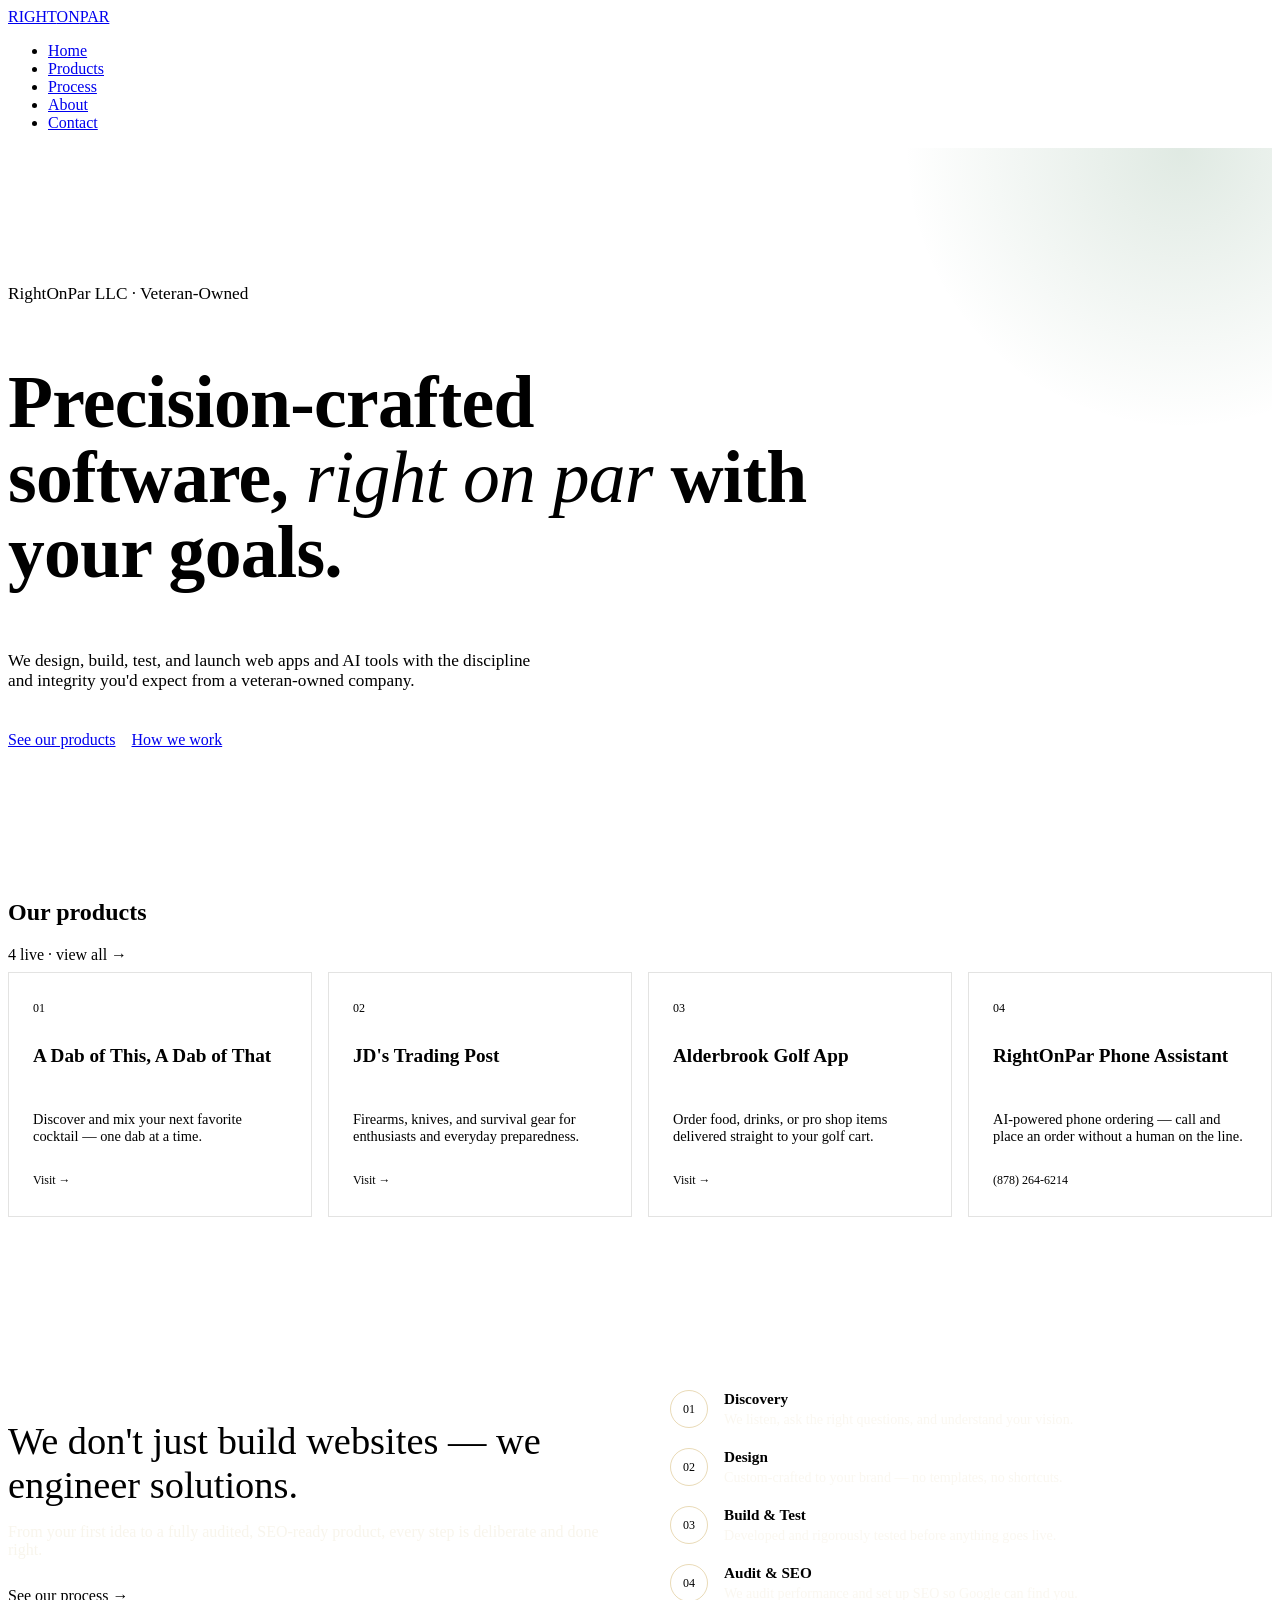
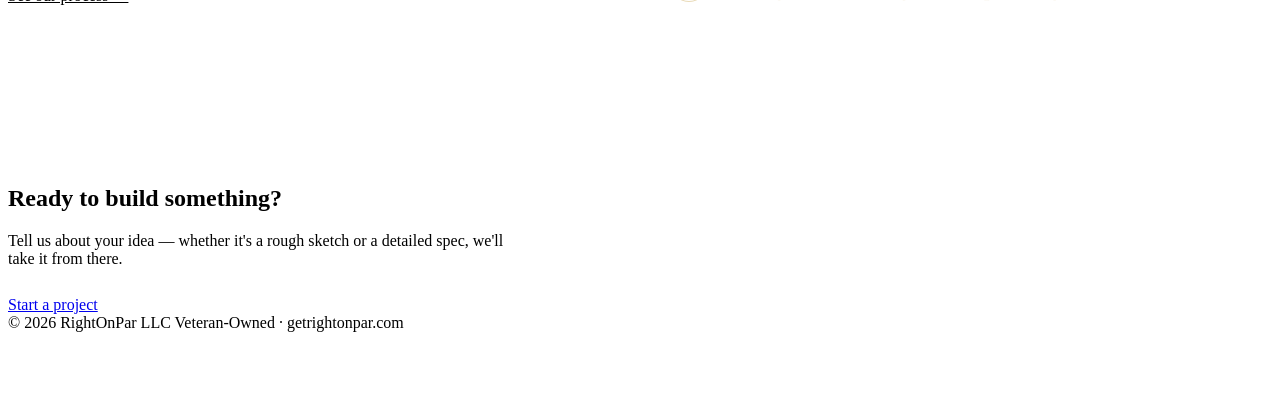
==== index.html @ f7a1b309 "Refactor index.html for improved structure and content" ====
<!DOCTYPE html>
<html lang="en">
<head>
<meta charset="UTF-8">
<meta name="viewport" content="width=device-width, initial-scale=1.0">
<title>RightOnPar LLC | Veteran-Owned Software & Web Development</title>
<meta name="description" content="RightOnPar LLC — veteran-owned software company building web apps and AI tools. Precision-crafted digital solutions engineered for real business results.">
<meta name="robots" content="index, follow">
<meta name="google-site-verification" content="kJRfy1dYf7-l9pEB_uXNmdy4XVStr1fnjvXggwZm56g" />
<link rel="canonical" href="https://www.getrightonpar.com/">
<meta property="og:type" content="website">
<meta property="og:title" content="RightOnPar LLC | Veteran-Owned Software & Web Development">
<meta property="og:description" content="RightOnPar LLC — veteran-owned software company building web apps and AI tools. Precision-crafted digital solutions engineered for real business results.">
<meta property="og:url" content="https://www.getrightonpar.com/">
<meta property="og:image" content="https://www.getrightonpar.com/og-image.png">
<meta name="twitter:card" content="summary_large_image">
<meta name="twitter:title" content="RightOnPar LLC | Veteran-Owned Software & Web Development">
<meta name="twitter:description" content="RightOnPar LLC — veteran-owned software company building web apps and AI tools. Precision-crafted digital solutions engineered for real business results.">
<script type="application/ld+json">
{
  "@context": "https://schema.org",
  "@type": "Organization",
  "name": "RightOnPar LLC",
  "url": "https://www.getrightonpar.com/",
  "sameAs": []
}
</script>
<link rel="preconnect" href="https://fonts.googleapis.com">
<link rel="preconnect" href="https://fonts.gstatic.com" crossorigin>
<link href="https://fonts.googleapis.com/css2?family=Fraunces:opsz,wght@9..144,400;9..144,500;9..144,600;9..144,700&family=Inter:wght@400;500;600&family=IBM+Plex+Mono:wght@400;500&display=swap" rel="stylesheet">
<link rel="stylesheet" href="styles.css">
<style>
  .hero {
    padding: 110px 0 90px;
    position: relative;
    overflow: hidden;
  }
  .hero::before {
    content: "";
    position: absolute;
    top: -40%;
    right: -15%;
    width: 560px;
    height: 560px;
    border-radius: 50%;
    background: radial-gradient(circle, rgba(61,122,79,0.16) 0%, rgba(61,122,79,0) 70%);
    pointer-events: none;
  }
  .hero h1 {
    font-family: var(--display);
    font-weight: 600;
    font-size: clamp(2.6rem, 6vw, 4.6rem);
    line-height: 1.02;
    letter-spacing: -0.01em;
    color: var(--fairway-deep);
    max-width: 820px;
  }
  .hero h1 em {
    font-style: italic;
    font-weight: 500;
    color: var(--sand);
  }
  .hero p {
    margin-top: 26px;
    max-width: 540px;
    font-size: 1.08rem;
    color: var(--ink-soft);
  }
  .hero-actions {
    margin-top: 40px;
    display: flex;
    gap: 16px;
    flex-wrap: wrap;
  }

  /* Preview cards */
  .preview-section { padding: 40px 0 90px; }
  .preview-grid {
    display: grid;
    grid-template-columns: repeat(auto-fit, minmax(220px, 1fr));
    gap: 16px;
    margin-top: 8px;
  }
  .preview-card {
    background: var(--white);
    border: 1px solid rgba(26,27,22,0.12);
    padding: 28px 24px;
    text-decoration: none;
    color: var(--ink);
    display: flex;
    flex-direction: column;
    gap: 10px;
    transition: transform 0.15s ease, box-shadow 0.15s ease;
  }
  .preview-card:hover { transform: translateY(-3px); box-shadow: 0 10px 28px rgba(22,48,31,0.12); }
  .preview-card .num {
    font-family: var(--mono);
    font-size: 12px;
    color: var(--sand);
  }
  .preview-card h3 {
    font-family: var(--display);
    font-size: 1.2rem;
    font-weight: 600;
    color: var(--fairway-deep);
  }
  .preview-card p {
    font-size: 0.9rem;
    color: var(--ink-soft);
    flex: 1;
  }
  .preview-card .arrow {
    font-family: var(--mono);
    font-size: 12px;
    color: var(--sand);
    margin-top: 4px;
  }

  /* Process teaser */
  .process-teaser {
    background: var(--fairway-deep);
    color: var(--cream);
    padding: 80px 0;
  }
  .process-teaser-inner {
    display: grid;
    grid-template-columns: 1fr 1fr;
    gap: 60px;
    align-items: center;
  }
  .process-teaser h2 {
    font-family: var(--display);
    font-size: clamp(1.8rem, 3vw, 2.6rem);
    font-weight: 500;
    margin-bottom: 16px;
  }
  .process-teaser p { color: rgba(246,241,230,0.75); margin-bottom: 28px; }
  .process-steps {
    display: flex;
    flex-direction: column;
    gap: 20px;
  }
  .process-step {
    display: flex;
    align-items: flex-start;
    gap: 16px;
  }
  .step-num {
    font-family: var(--mono);
    font-size: 12px;
    color: var(--sand);
    border: 1px solid rgba(201,162,75,0.4);
    width: 36px;
    height: 36px;
    display: flex;
    align-items: center;
    justify-content: center;
    border-radius: 50%;
    flex-shrink: 0;
  }
  .step-body strong {
    display: block;
    font-size: 0.95rem;
    color: var(--cream);
    margin-bottom: 2px;
  }
  .step-body span { font-size: 0.88rem; color: rgba(246,241,230,0.6); }

  @media (max-width: 720px) {
    .process-teaser-inner { grid-template-columns: 1fr; gap: 36px; }
  }
</style>
</head>
<body>

<header>
  <div class="header-inner">
    <a href="index.html" class="logo">RIGHT<span>ON</span>PAR</a>
    <nav aria-label="Primary">
      <ul>
        <li><a href="index.html" class="active">Home</a></li>
        <li><a href="products.html">Products</a></li>
        <li><a href="process.html">Process</a></li>
        <li><a href="about.html">About</a></li>
        <li><a href="contact.html">Contact</a></li>
      </ul>
    </nav>
  </div>
</header>

<main>
  <section class="hero">
    <div class="wrap">
      <p class="eyebrow">RightOnPar LLC · Veteran-Owned</p>
      <h1>Precision-crafted software, <em>right on par</em> with your goals.</h1>
      <p>We design, build, test, and launch web apps and AI tools with the discipline and integrity you'd expect from a veteran-owned company.</p>
      <div class="hero-actions">
        <a href="products.html" class="btn btn-primary">See our products</a>
        <a href="process.html" class="btn btn-ghost">How we work</a>
      </div>
    </div>
  </section>

  <section class="preview-section">
    <div class="wrap">
      <div class="section-head">
        <h2>Our products</h2>
        <span class="tag">4 live · view all →</span>
      </div>
      <div class="preview-grid">
        <a href="https://a-dab-of-this.vercel.app" class="preview-card" target="_blank" rel="noopener">
          <span class="num">01</span>
          <h3>A Dab of This, A Dab of That</h3>
          <p>Discover and mix your next favorite cocktail — one dab at a time.</p>
          <span class="arrow">Visit →</span>
        </a>
        <a href="https://jds-trading-post.vercel.app" class="preview-card" target="_blank" rel="noopener">
          <span class="num">02</span>
          <h3>JD's Trading Post</h3>
          <p>Firearms, knives, and survival gear for enthusiasts and everyday preparedness.</p>
          <span class="arrow">Visit →</span>
        </a>
        <a href="https://alderbrook-site.vercel.app" class="preview-card" target="_blank" rel="noopener">
          <span class="num">03</span>
          <h3>Alderbrook Golf App</h3>
          <p>Order food, drinks, or pro shop items delivered straight to your golf cart.</p>
          <span class="arrow">Visit →</span>
        </a>
        <a href="tel:+18782646214" class="preview-card">
          <span class="num">04</span>
          <h3>RightOnPar Phone Assistant</h3>
          <p>AI-powered phone ordering — call and place an order without a human on the line.</p>
          <span class="arrow">(878) 264-6214</span>
        </a>
      </div>
    </div>
  </section>

  <section class="process-teaser">
    <div class="wrap">
      <div class="process-teaser-inner">
        <div>
          <h2>We don't just build websites — we engineer solutions.</h2>
          <p>From your first idea to a fully audited, SEO-ready product, every step is deliberate and done right.</p>
          <a href="process.html" class="btn btn-ghost" style="border-color: rgba(246,241,230,0.3); color: var(--cream);">See our process →</a>
        </div>
        <div class="process-steps">
          <div class="process-step">
            <div class="step-num">01</div>
            <div class="step-body"><strong>Discovery</strong><span>We listen, ask the right questions, and understand your vision.</span></div>
          </div>
          <div class="process-step">
            <div class="step-num">02</div>
            <div class="step-body"><strong>Design</strong><span>Custom-crafted to your brand — no templates, no shortcuts.</span></div>
          </div>
          <div class="process-step">
            <div class="step-num">03</div>
            <div class="step-body"><strong>Build & Test</strong><span>Developed and rigorously tested before anything goes live.</span></div>
          </div>
          <div class="process-step">
            <div class="step-num">04</div>
            <div class="step-body"><strong>Audit & SEO</strong><span>We audit performance and set up SEO so Google can find you.</span></div>
          </div>
        </div>
      </div>
    </div>
  </section>

  <section style="padding: 80px 0;">
    <div class="wrap">
      <div class="section-head">
        <h2>Ready to build something?</h2>
      </div>
      <p style="color: var(--ink-soft); margin-bottom: 28px; max-width: 500px;">Tell us about your idea — whether it's a rough sketch or a detailed spec, we'll take it from there.</p>
      <a href="contact.html" class="btn btn-primary">Start a project</a>
      <div class="foot-bottom">
        <span>© <span class="year"></span> RightOnPar LLC</span>
        <span>Veteran-Owned · getrightonpar.com</span>
      </div>
    </div>
  </section>
</main>

<script>
  document.querySelectorAll('.year').forEach(el => el.textContent = new Date().getFullYear());
</script>
</body>
</html>
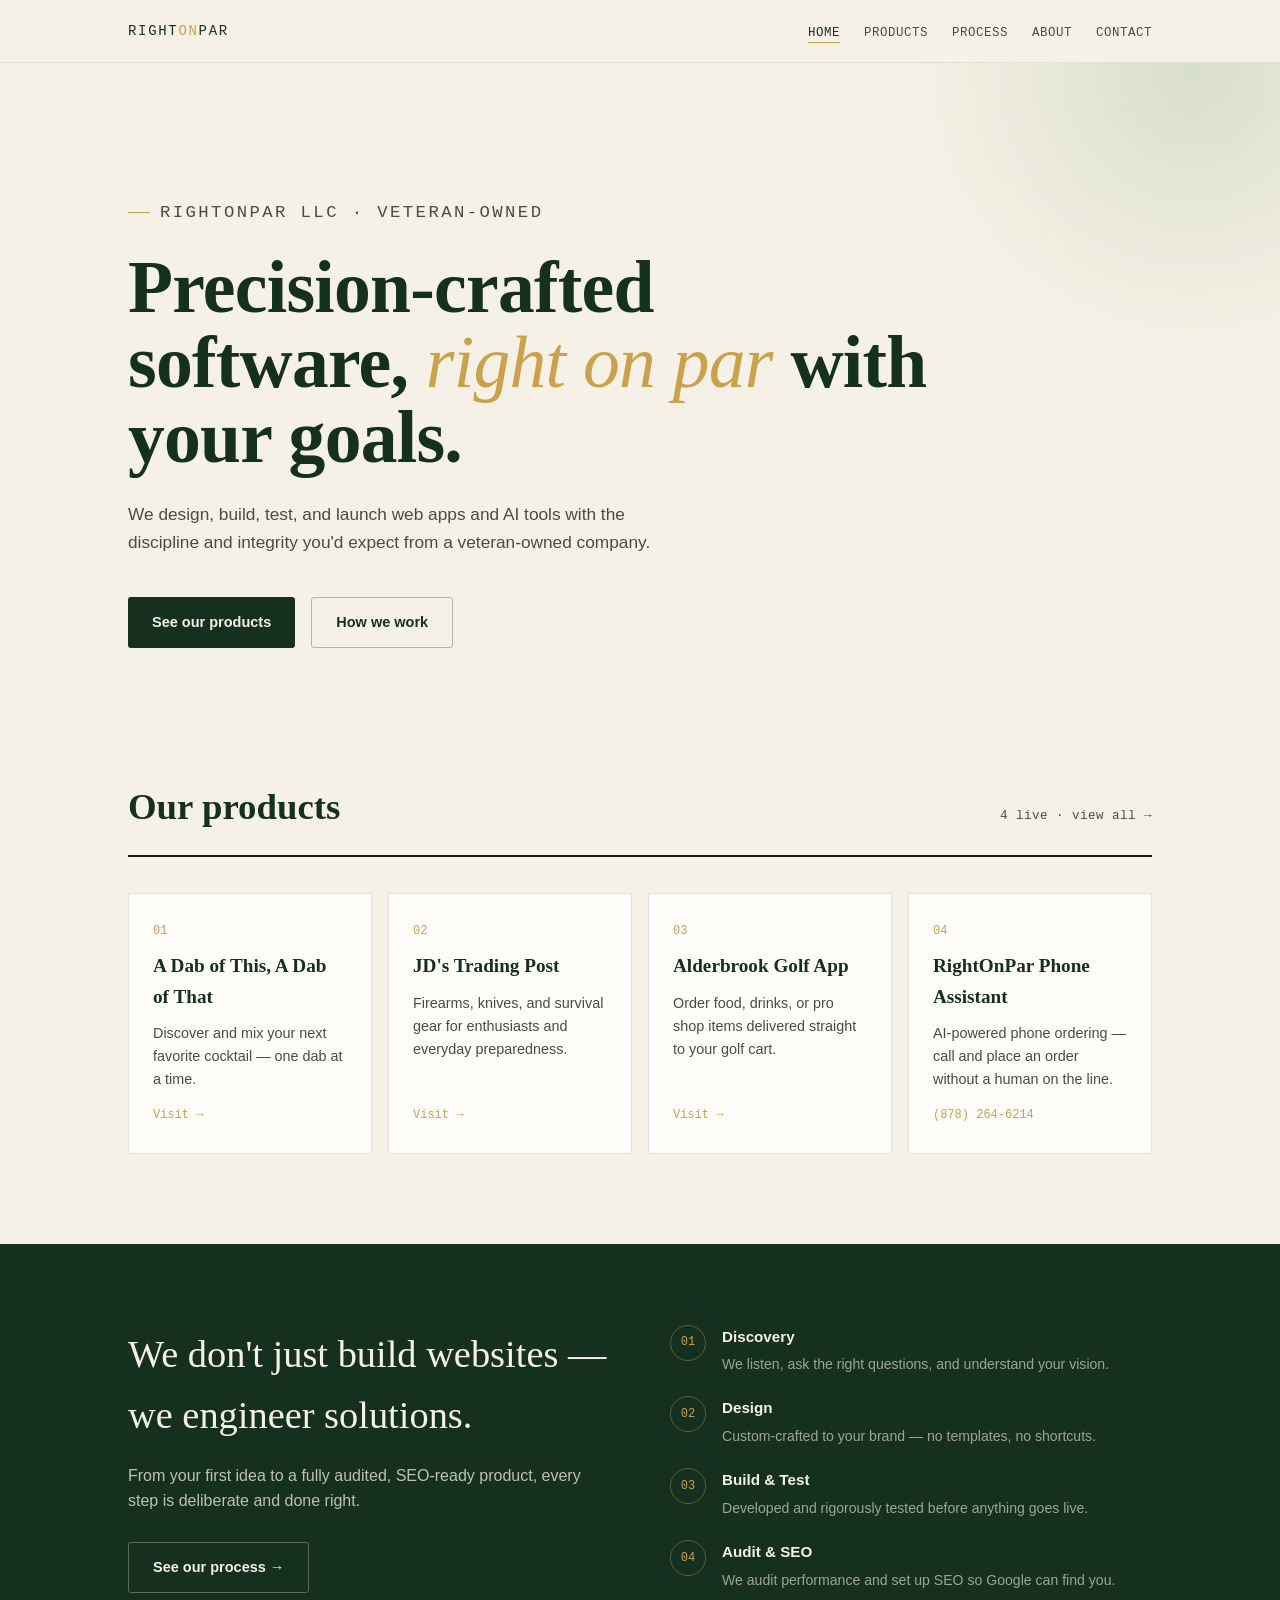
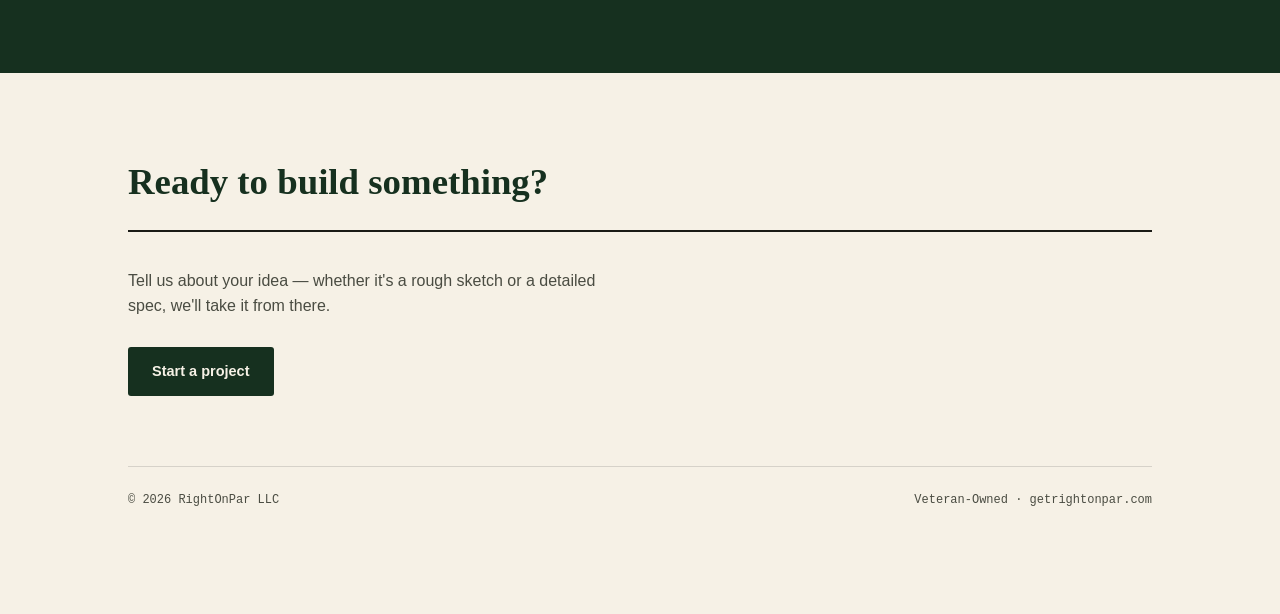
==== commit f6c915aa: "Modify organization info and copyright year Updated organization details and copyright year in index" ====
--- a/index.html
+++ b/index.html
@@ -22,6 +22,13 @@
   "@type": "Organization",
   "name": "RightOnPar LLC",
   "url": "https://www.getrightonpar.com/",
+  "logo": "https://www.getrightonpar.com/og-image.png",
+  "image": "https://www.getrightonpar.com/og-image.png",
+  "description": "RightOnPar LLC is a veteran-owned software and web development company building precision-crafted web apps and AI tools engineered for real business results.",
+  "email": "drew@getrightonpar.com",
+  "foundingDate": "2026",
+  "knowsAbout": ["Web Development", "Software Development", "AI Tools", "Web Applications", "SEO"],
+  "slogan": "Precision-crafted digital solutions right on par with your business goals.",
   "sameAs": []
 }
 </script>
@@ -274,7 +281,7 @@
       <p style="color: var(--ink-soft); margin-bottom: 28px; max-width: 500px;">Tell us about your idea — whether it's a rough sketch or a detailed spec, we'll take it from there.</p>
       <a href="contact.html" class="btn btn-primary">Start a project</a>
       <div class="foot-bottom">
-        <span>© <span class="year"></span> RightOnPar LLC</span>
+        <span>© 2026 RightOnPar LLC</span>
         <span>Veteran-Owned · getrightonpar.com</span>
       </div>
     </div>
--- a/styles.css
+++ b/styles.css
@@ -0,0 +1,339 @@
+/* ============================================================
+   RightOnPar LLC — Shared Styles
+   ============================================================ */
+
+:root {
+  --fairway-deep: #16301F;
+  --fairway: #2E5B3C;
+  --fairway-bright: #3D7A4F;
+  --cream: #F6F1E6;
+  --cream-dim: #EEE7D6;
+  --sand: #C9A24B;
+  --ink: #1A1B16;
+  --ink-soft: #4A4C42;
+  --white: #FEFDF9;
+  --display: 'Fraunces', serif;
+  --body: 'Inter', sans-serif;
+  --mono: 'IBM Plex Mono', monospace;
+}
+
+* { box-sizing: border-box; margin: 0; padding: 0; }
+html { scroll-behavior: smooth; }
+body {
+  background: var(--cream);
+  color: var(--ink);
+  font-family: var(--body);
+  line-height: 1.6;
+  -webkit-font-smoothing: antialiased;
+}
+a { color: inherit; }
+img { max-width: 100%; display: block; }
+
+:focus-visible {
+  outline: 2px solid var(--fairway-bright);
+  outline-offset: 3px;
+}
+
+@media (prefers-reduced-motion: reduce) {
+  * {
+    animation-duration: 0.01ms !important;
+    transition-duration: 0.01ms !important;
+    scroll-behavior: auto !important;
+  }
+}
+
+/* ---- Layout ---- */
+.wrap {
+  max-width: 1080px;
+  margin: 0 auto;
+  padding: 0 28px;
+}
+
+/* ---- Header / Nav ---- */
+header {
+  position: sticky;
+  top: 0;
+  z-index: 50;
+  background: rgba(246, 241, 230, 0.92);
+  backdrop-filter: blur(8px);
+  border-bottom: 1px solid rgba(26, 27, 22, 0.08);
+}
+
+.header-inner {
+  display: flex;
+  align-items: center;
+  justify-content: space-between;
+  padding: 18px 28px;
+  max-width: 1080px;
+  margin: 0 auto;
+}
+
+.logo {
+  font-family: var(--mono);
+  font-size: 14px;
+  letter-spacing: 0.12em;
+  font-weight: 500;
+  text-decoration: none;
+  color: var(--fairway-deep);
+}
+.logo span { color: var(--sand); }
+
+nav ul { display: flex; gap: 24px; list-style: none; flex-wrap: wrap; }
+nav a {
+  font-family: var(--mono);
+  font-size: 12.5px;
+  letter-spacing: 0.04em;
+  text-decoration: none;
+  color: var(--ink-soft);
+  text-transform: uppercase;
+  transition: color 0.2s ease;
+  padding-bottom: 2px;
+}
+nav a:hover,
+nav a.active { color: var(--fairway-deep); border-bottom: 1px solid var(--sand); }
+
+/* ---- Buttons ---- */
+.btn {
+  display: inline-flex;
+  align-items: center;
+  gap: 8px;
+  padding: 13px 24px;
+  font-family: var(--body);
+  font-weight: 600;
+  font-size: 14.5px;
+  text-decoration: none;
+  border-radius: 3px;
+  border: none;
+  cursor: pointer;
+  transition: transform 0.15s ease, box-shadow 0.15s ease;
+}
+.btn-primary {
+  background: var(--fairway-deep);
+  color: var(--cream);
+}
+.btn-primary:hover { transform: translateY(-2px); box-shadow: 0 8px 20px rgba(22,48,31,0.25); }
+.btn-ghost {
+  background: transparent;
+  color: var(--fairway-deep);
+  border: 1px solid rgba(22,48,31,0.3);
+}
+.btn-ghost:hover { border-color: var(--fairway-deep); }
+
+/* ---- Eyebrow ---- */
+.eyebrow {
+  font-family: var(--mono);
+  font-size: 13px;
+  letter-spacing: 0.14em;
+  text-transform: uppercase;
+  color: var(--fairway-bright);
+  display: inline-flex;
+  align-items: center;
+  gap: 10px;
+  margin-bottom: 24px;
+}
+.eyebrow::before {
+  content: "";
+  width: 22px;
+  height: 1px;
+  background: var(--sand);
+  display: inline-block;
+}
+
+/* ---- Section head ---- */
+.section-head {
+  display: flex;
+  align-items: baseline;
+  justify-content: space-between;
+  margin-bottom: 36px;
+  flex-wrap: wrap;
+  gap: 12px;
+  border-bottom: 2px solid var(--ink);
+  padding-bottom: 18px;
+}
+.section-head h2 {
+  font-family: var(--display);
+  font-size: clamp(1.7rem, 3vw, 2.3rem);
+  color: var(--fairway-deep);
+}
+.section-head .tag {
+  font-family: var(--mono);
+  font-size: 12.5px;
+  color: var(--ink-soft);
+  letter-spacing: 0.04em;
+}
+
+/* ---- About strip ---- */
+.about-strip {
+  background: var(--fairway-deep);
+  color: var(--cream);
+  padding: 70px 0;
+}
+.about-strip h2 {
+  font-family: var(--display);
+  font-size: clamp(1.6rem, 3vw, 2.1rem);
+  font-weight: 500;
+  margin-bottom: 16px;
+}
+.about-strip p { color: rgba(246,241,230,0.78); font-size: 1rem; }
+
+/* ---- Footer ---- */
+.foot-bottom {
+  margin-top: 70px;
+  padding: 24px 0;
+  border-top: 1px solid rgba(26,27,22,0.14);
+  display: flex;
+  justify-content: space-between;
+  flex-wrap: wrap;
+  gap: 10px;
+  font-family: var(--mono);
+  font-size: 12px;
+  color: var(--ink-soft);
+}
+
+/* ---- Page hero ---- */
+.page-hero {
+  padding: 80px 0 60px;
+}
+.page-hero h1 {
+  font-family: var(--display);
+  font-weight: 600;
+  font-size: clamp(2.2rem, 5vw, 3.8rem);
+  line-height: 1.05;
+  color: var(--fairway-deep);
+  max-width: 720px;
+}
+.page-hero h1 em {
+  font-style: italic;
+  font-weight: 500;
+  color: var(--sand);
+}
+.page-hero p {
+  margin-top: 20px;
+  max-width: 520px;
+  font-size: 1.05rem;
+  color: var(--ink-soft);
+}
+
+/* ---- Scorecard ---- */
+.scorecard { border: 1px solid rgba(26,27,22,0.14); background: var(--white); }
+.hole {
+  display: grid;
+  grid-template-columns: 64px 1fr auto;
+  gap: 24px;
+  align-items: center;
+  padding: 28px;
+  border-bottom: 1px solid rgba(26,27,22,0.1);
+  transition: background 0.2s ease;
+}
+.hole:last-child { border-bottom: none; }
+.hole:hover { background: var(--cream-dim); }
+.hole-num {
+  font-family: var(--mono);
+  font-size: 13px;
+  color: var(--sand);
+  border: 1px solid var(--sand);
+  width: 44px;
+  height: 44px;
+  display: flex;
+  align-items: center;
+  justify-content: center;
+  border-radius: 50%;
+  flex-shrink: 0;
+}
+.hole-body h3 {
+  font-family: var(--display);
+  font-size: 1.4rem;
+  font-weight: 600;
+  color: var(--ink);
+  margin-bottom: 6px;
+}
+.hole-body p { color: var(--ink-soft); font-size: 0.97rem; max-width: 460px; }
+.hole-meta {
+  display: flex;
+  flex-direction: column;
+  align-items: flex-end;
+  gap: 12px;
+}
+.status-chip {
+  font-family: var(--mono);
+  font-size: 11.5px;
+  letter-spacing: 0.06em;
+  text-transform: uppercase;
+  color: var(--fairway);
+  display: inline-flex;
+  align-items: center;
+  gap: 6px;
+}
+.status-chip::before {
+  content: "";
+  width: 7px;
+  height: 7px;
+  border-radius: 50%;
+  background: var(--fairway-bright);
+}
+.hole-link {
+  font-family: var(--body);
+  font-weight: 600;
+  font-size: 13.5px;
+  text-decoration: none;
+  color: var(--fairway-deep);
+  border-bottom: 1px solid var(--sand);
+  padding-bottom: 2px;
+  white-space: nowrap;
+}
+.hole-link:hover { color: var(--sand); }
+
+/* ---- Forms ---- */
+.form-grid {
+  display: grid;
+  grid-template-columns: 1fr 1fr;
+  gap: 20px;
+}
+.form-group {
+  display: flex;
+  flex-direction: column;
+  gap: 8px;
+}
+.form-group.full { grid-column: 1 / -1; }
+label {
+  font-family: var(--mono);
+  font-size: 12px;
+  letter-spacing: 0.08em;
+  text-transform: uppercase;
+  color: var(--ink-soft);
+}
+input, textarea, select {
+  font-family: var(--body);
+  font-size: 15px;
+  color: var(--ink);
+  background: var(--white);
+  border: 1px solid rgba(26,27,22,0.2);
+  border-radius: 3px;
+  padding: 12px 14px;
+  width: 100%;
+  transition: border-color 0.2s ease;
+}
+input:focus, textarea:focus, select:focus {
+  outline: none;
+  border-color: var(--fairway-bright);
+}
+textarea { resize: vertical; min-height: 120px; }
+input[type="file"] {
+  padding: 10px 14px;
+  cursor: pointer;
+  background: var(--cream-dim);
+}
+
+/* ---- Responsive ---- */
+@media (max-width: 700px) {
+  .hole { grid-template-columns: 44px 1fr; }
+  .hole-meta {
+    grid-column: 1 / -1;
+    flex-direction: row;
+    justify-content: space-between;
+    align-items: center;
+  }
+  .form-grid { grid-template-columns: 1fr; }
+  .form-group.full { grid-column: 1; }
+  nav ul { gap: 14px; }
+}
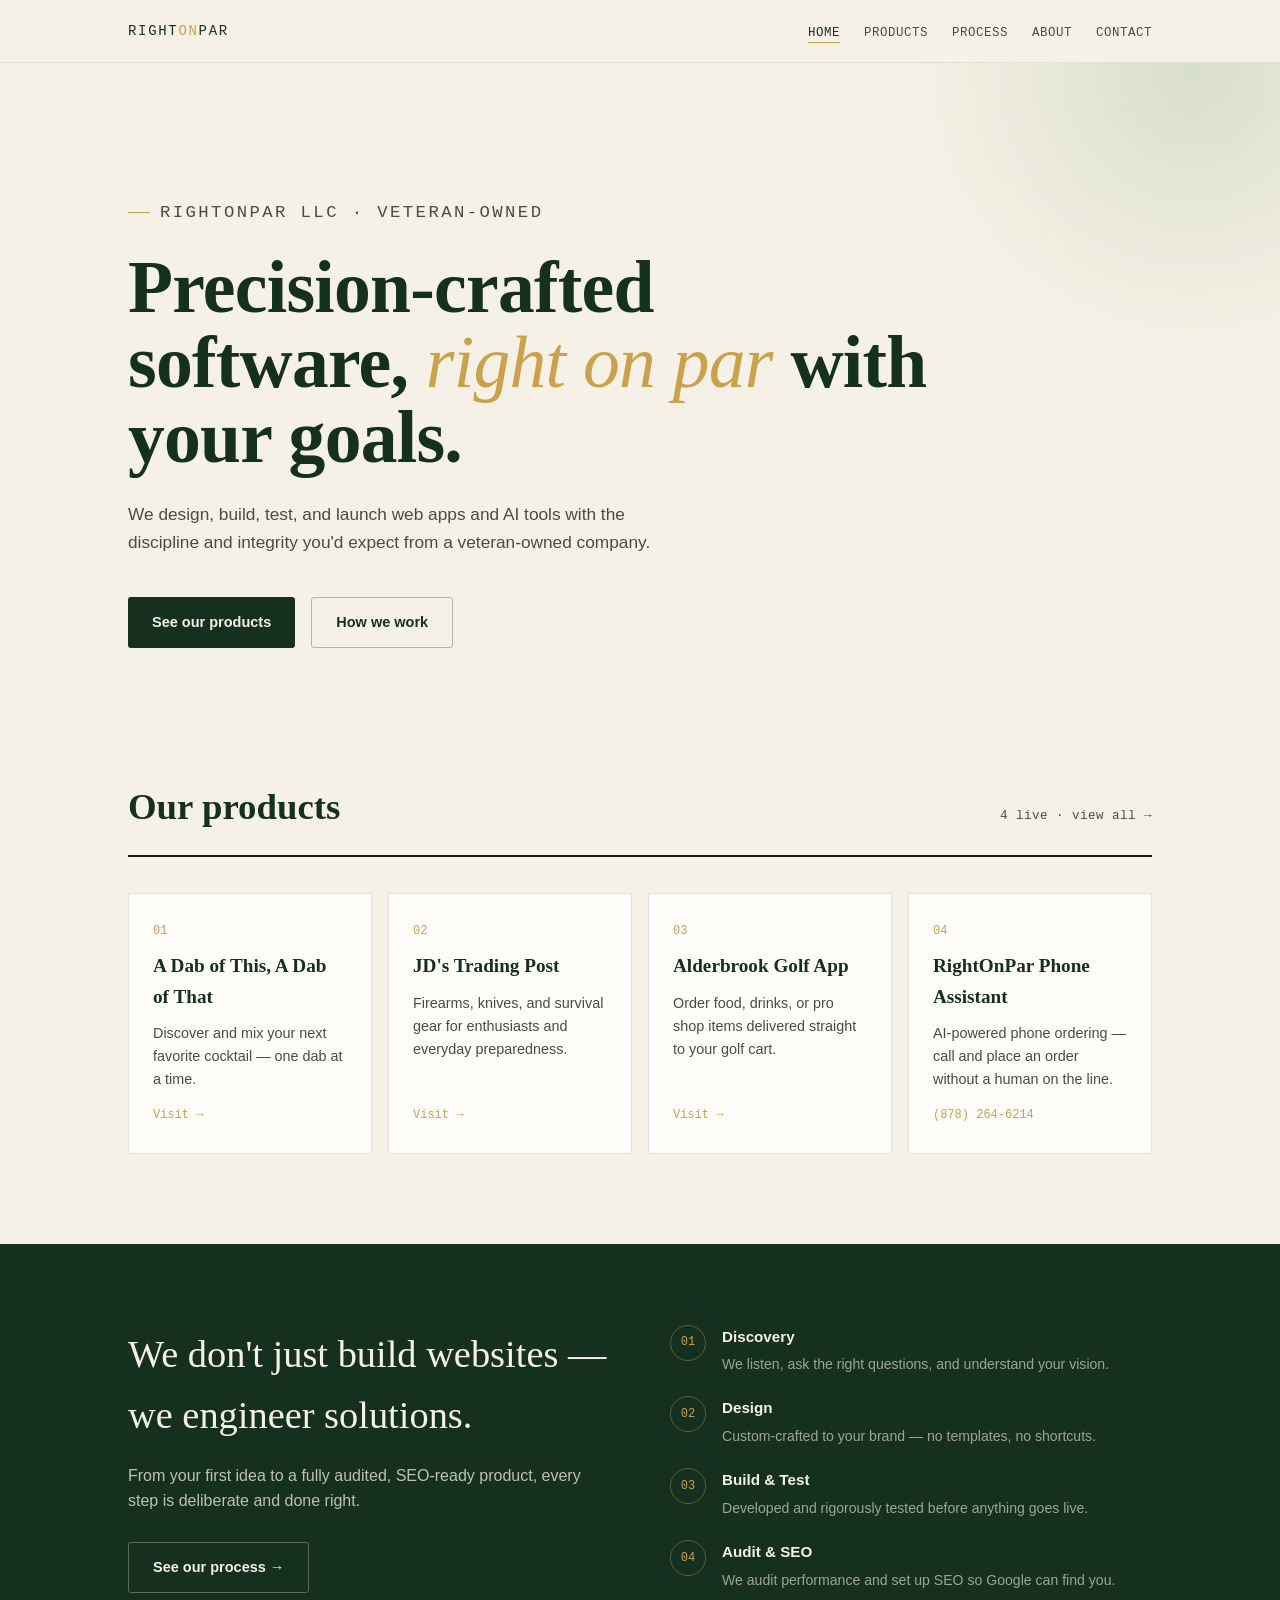
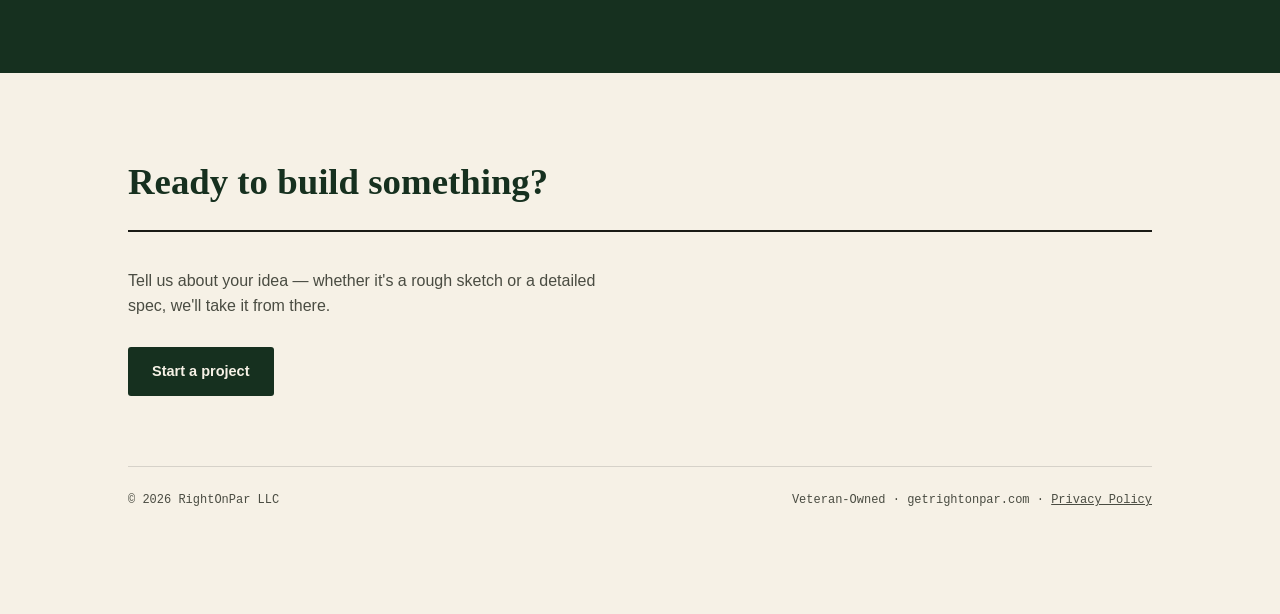
==== commit 60eec3a9: "Add Privacy Policy link to footer" ====
--- a/index.html
+++ b/index.html
@@ -282,7 +282,7 @@
       <a href="contact.html" class="btn btn-primary">Start a project</a>
       <div class="foot-bottom">
         <span>© 2026 RightOnPar LLC</span>
-        <span>Veteran-Owned · getrightonpar.com</span>
+        <span>Veteran-Owned · getrightonpar.com · <a href="privacy.html" style="color:inherit;text-decoration:underline;">Privacy Policy</a></span>
       </div>
     </div>
   </section>
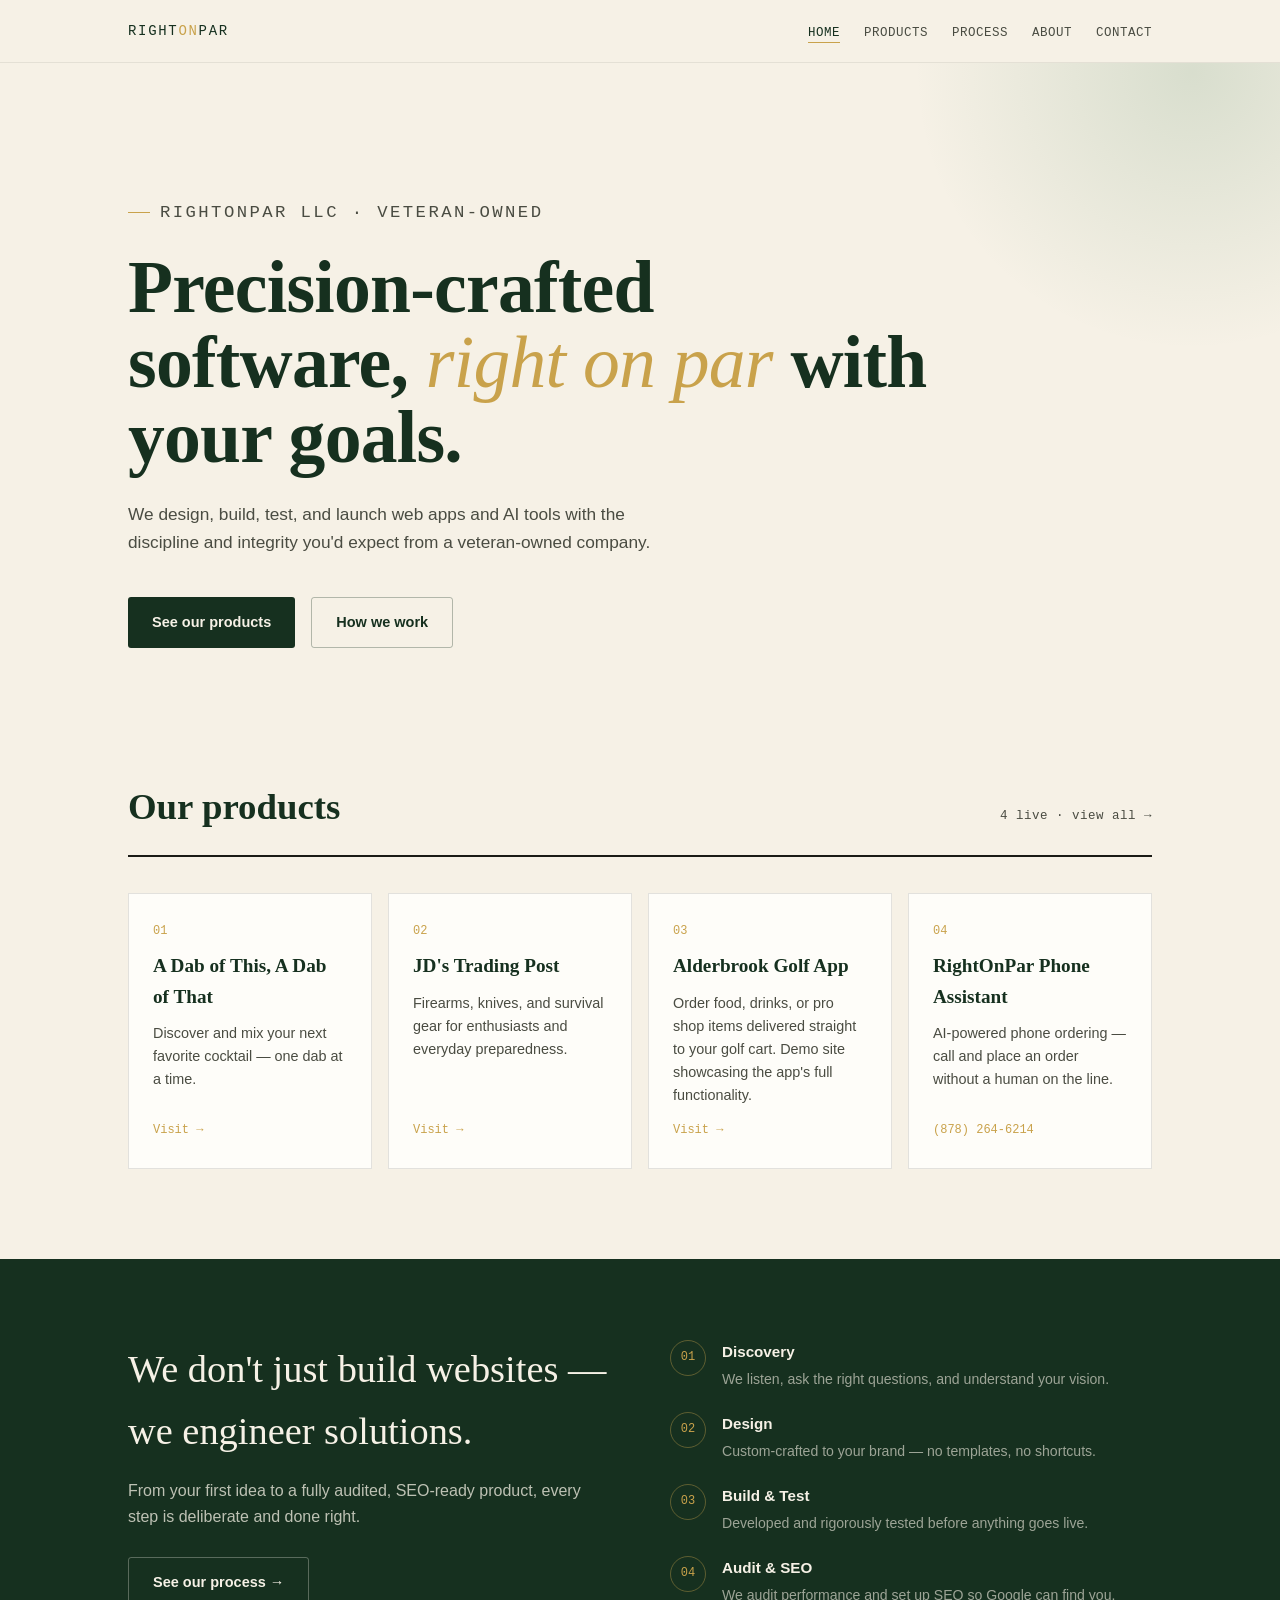
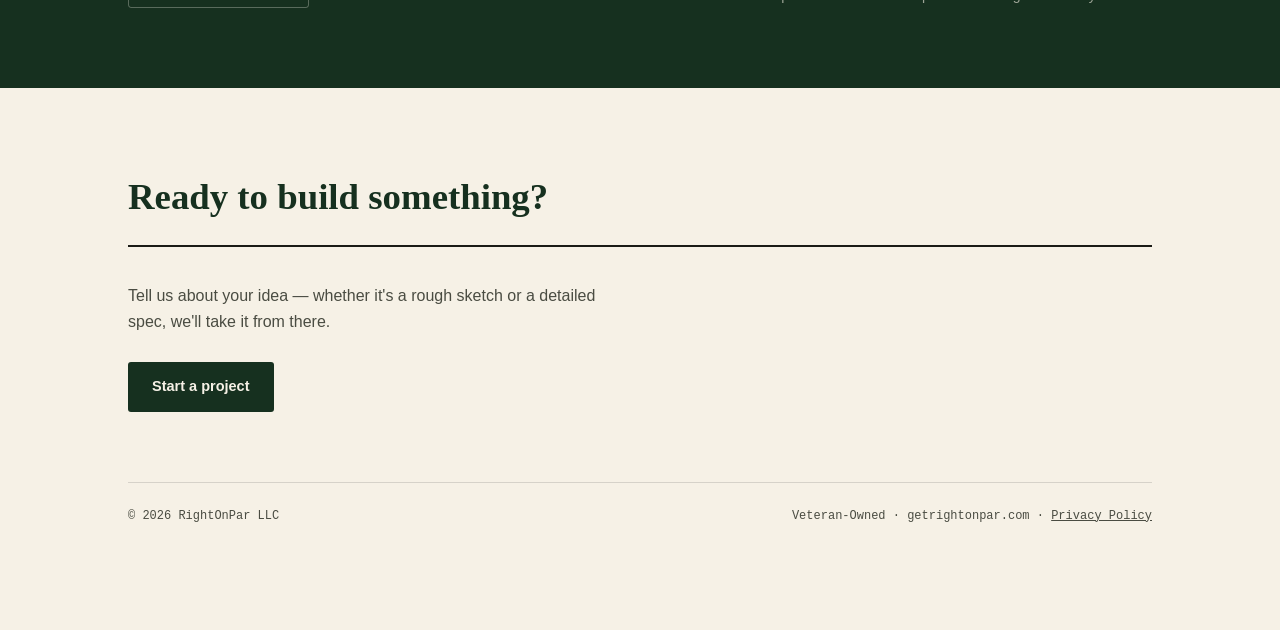
==== commit aa1e54ab: "Enhance description for Alderbrook Golf App Added a note about the demo site's full functionality." ====
--- a/index.html
+++ b/index.html
@@ -230,7 +230,7 @@
         <a href="https://alderbrook-site.vercel.app" class="preview-card" target="_blank" rel="noopener">
           <span class="num">03</span>
           <h3>Alderbrook Golf App</h3>
-          <p>Order food, drinks, or pro shop items delivered straight to your golf cart.</p>
+          <p>Order food, drinks, or pro shop items delivered straight to your golf cart. Demo site showcasing the app's full functionality.</p>
           <span class="arrow">Visit →</span>
         </a>
         <a href="tel:+18782646214" class="preview-card">
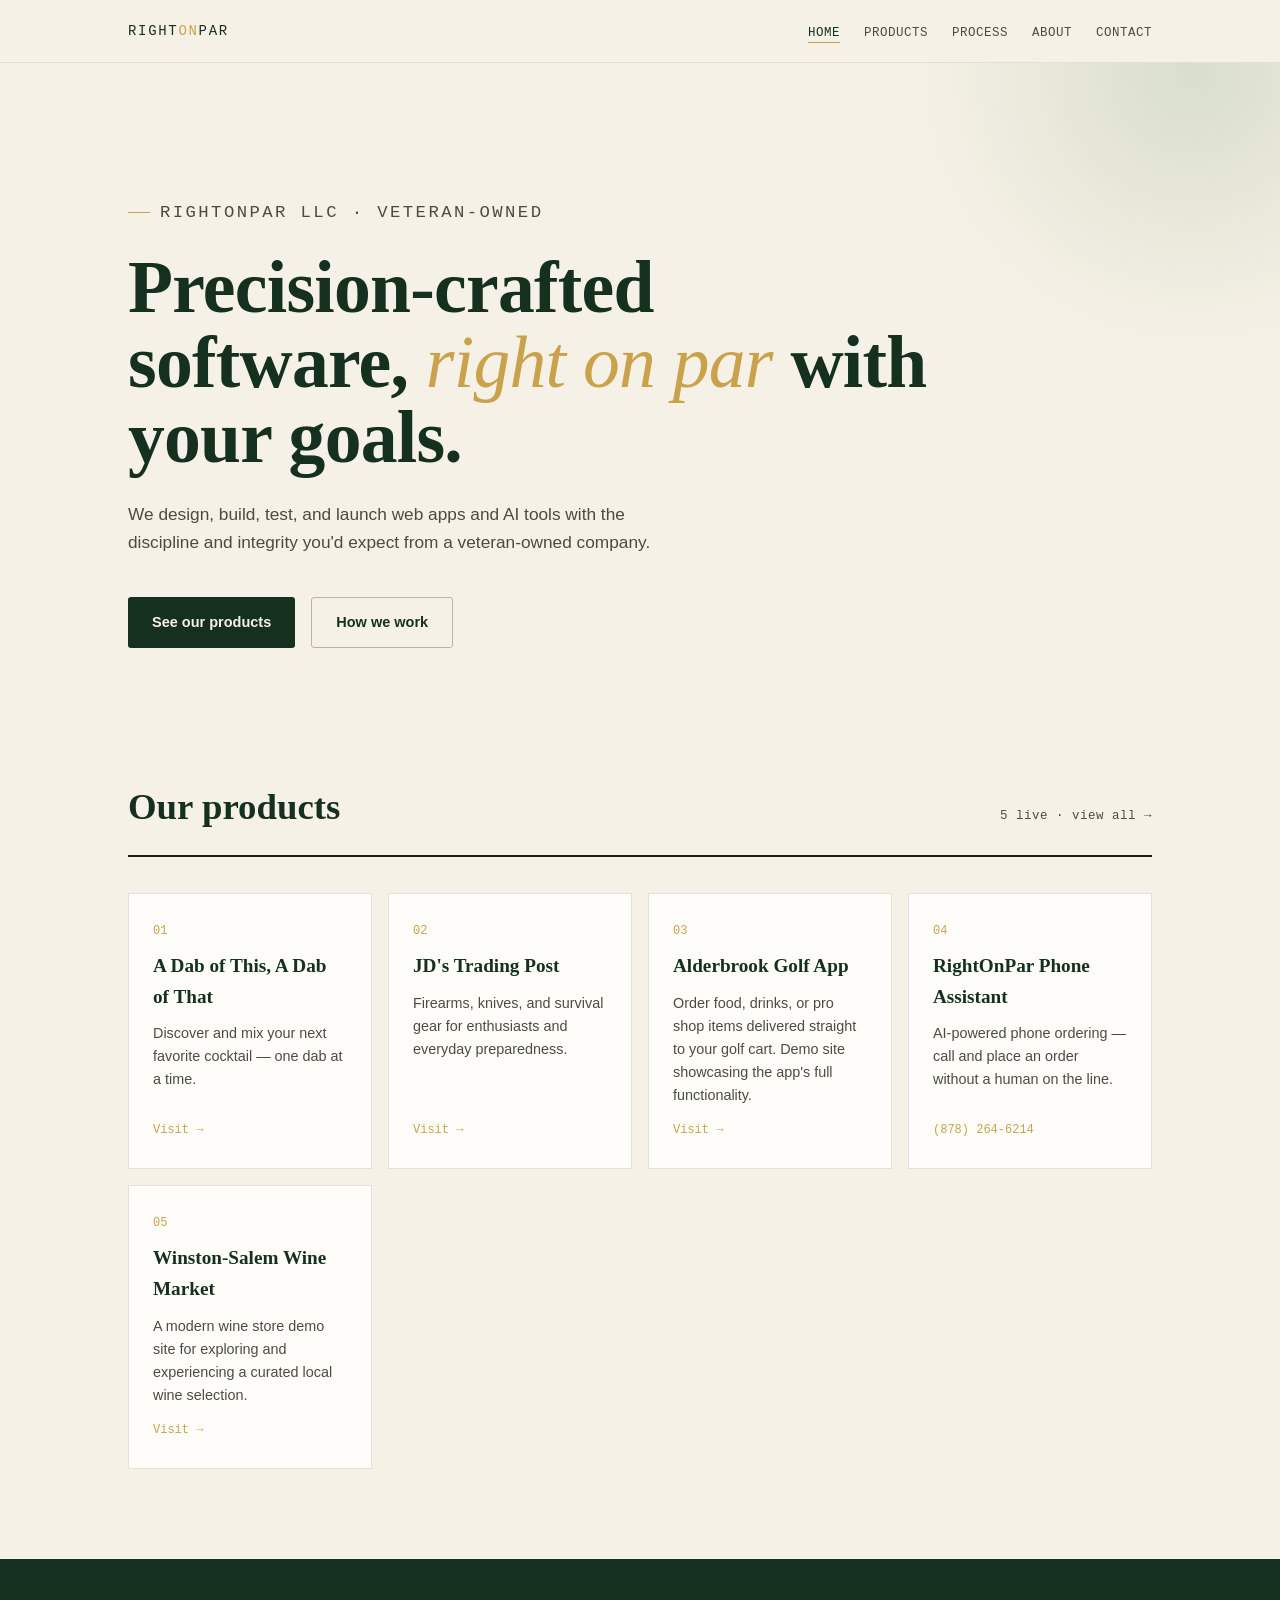
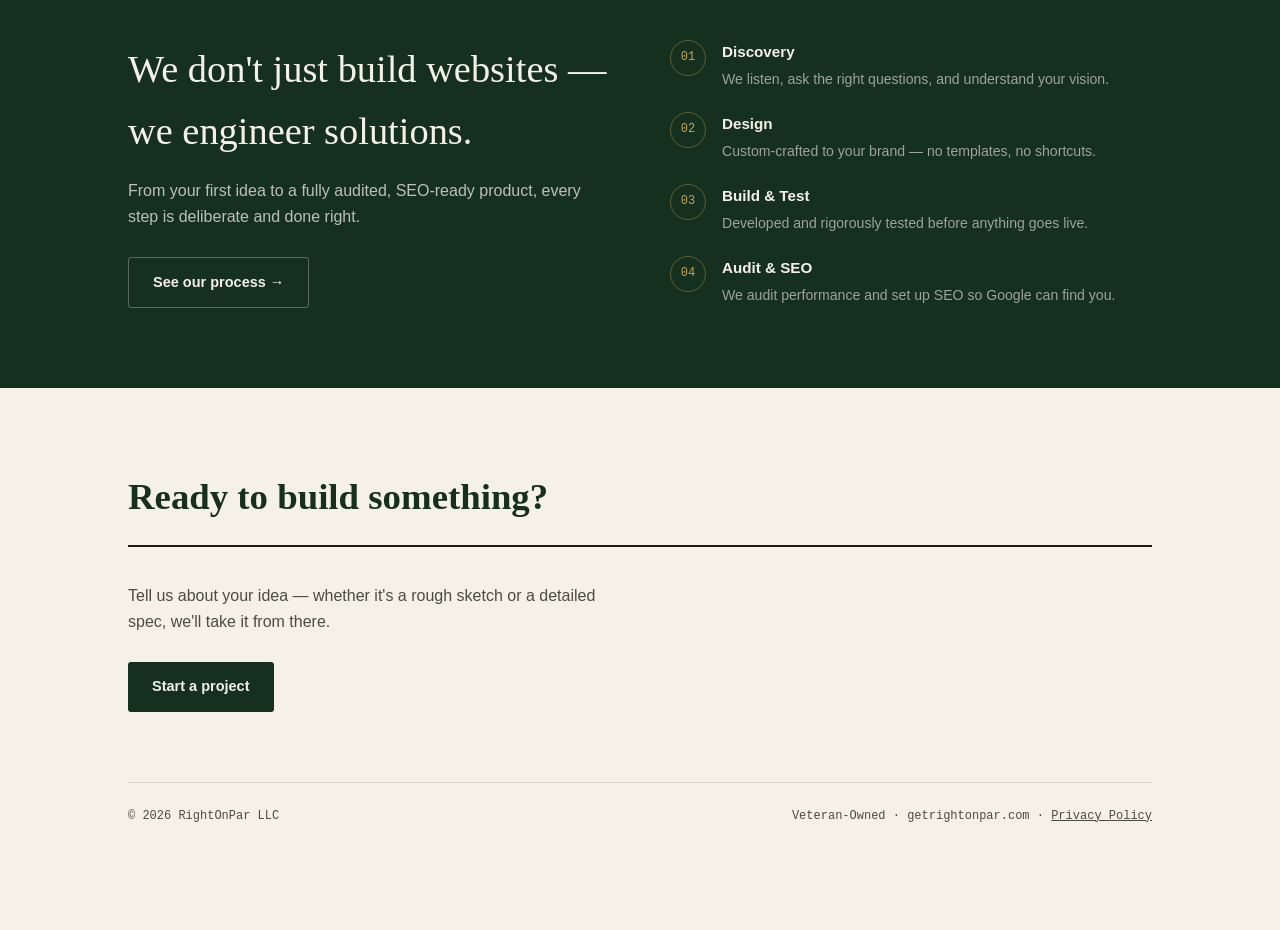
==== commit 5635e811: "Update product count and add new wine market section" ====
--- a/index.html
+++ b/index.html
@@ -212,7 +212,7 @@
     <div class="wrap">
       <div class="section-head">
         <h2>Our products</h2>
-        <span class="tag">4 live · view all →</span>
+        <span class="tag">5 live · view all →</span>
       </div>
       <div class="preview-grid">
         <a href="https://a-dab-of-this.vercel.app" class="preview-card" target="_blank" rel="noopener">
@@ -238,6 +238,12 @@
           <h3>RightOnPar Phone Assistant</h3>
           <p>AI-powered phone ordering — call and place an order without a human on the line.</p>
           <span class="arrow">(878) 264-6214</span>
+        </a>
+        <a href="https://wswinemarket.pages.dev/" class="preview-card" target="_blank" rel="noopener">
+          <span class="num">05</span>
+          <h3>Winston-Salem Wine Market</h3>
+          <p>A modern wine store demo site for exploring and experiencing a curated local wine selection.</p>
+          <span class="arrow">Visit →</span>
         </a>
       </div>
     </div>
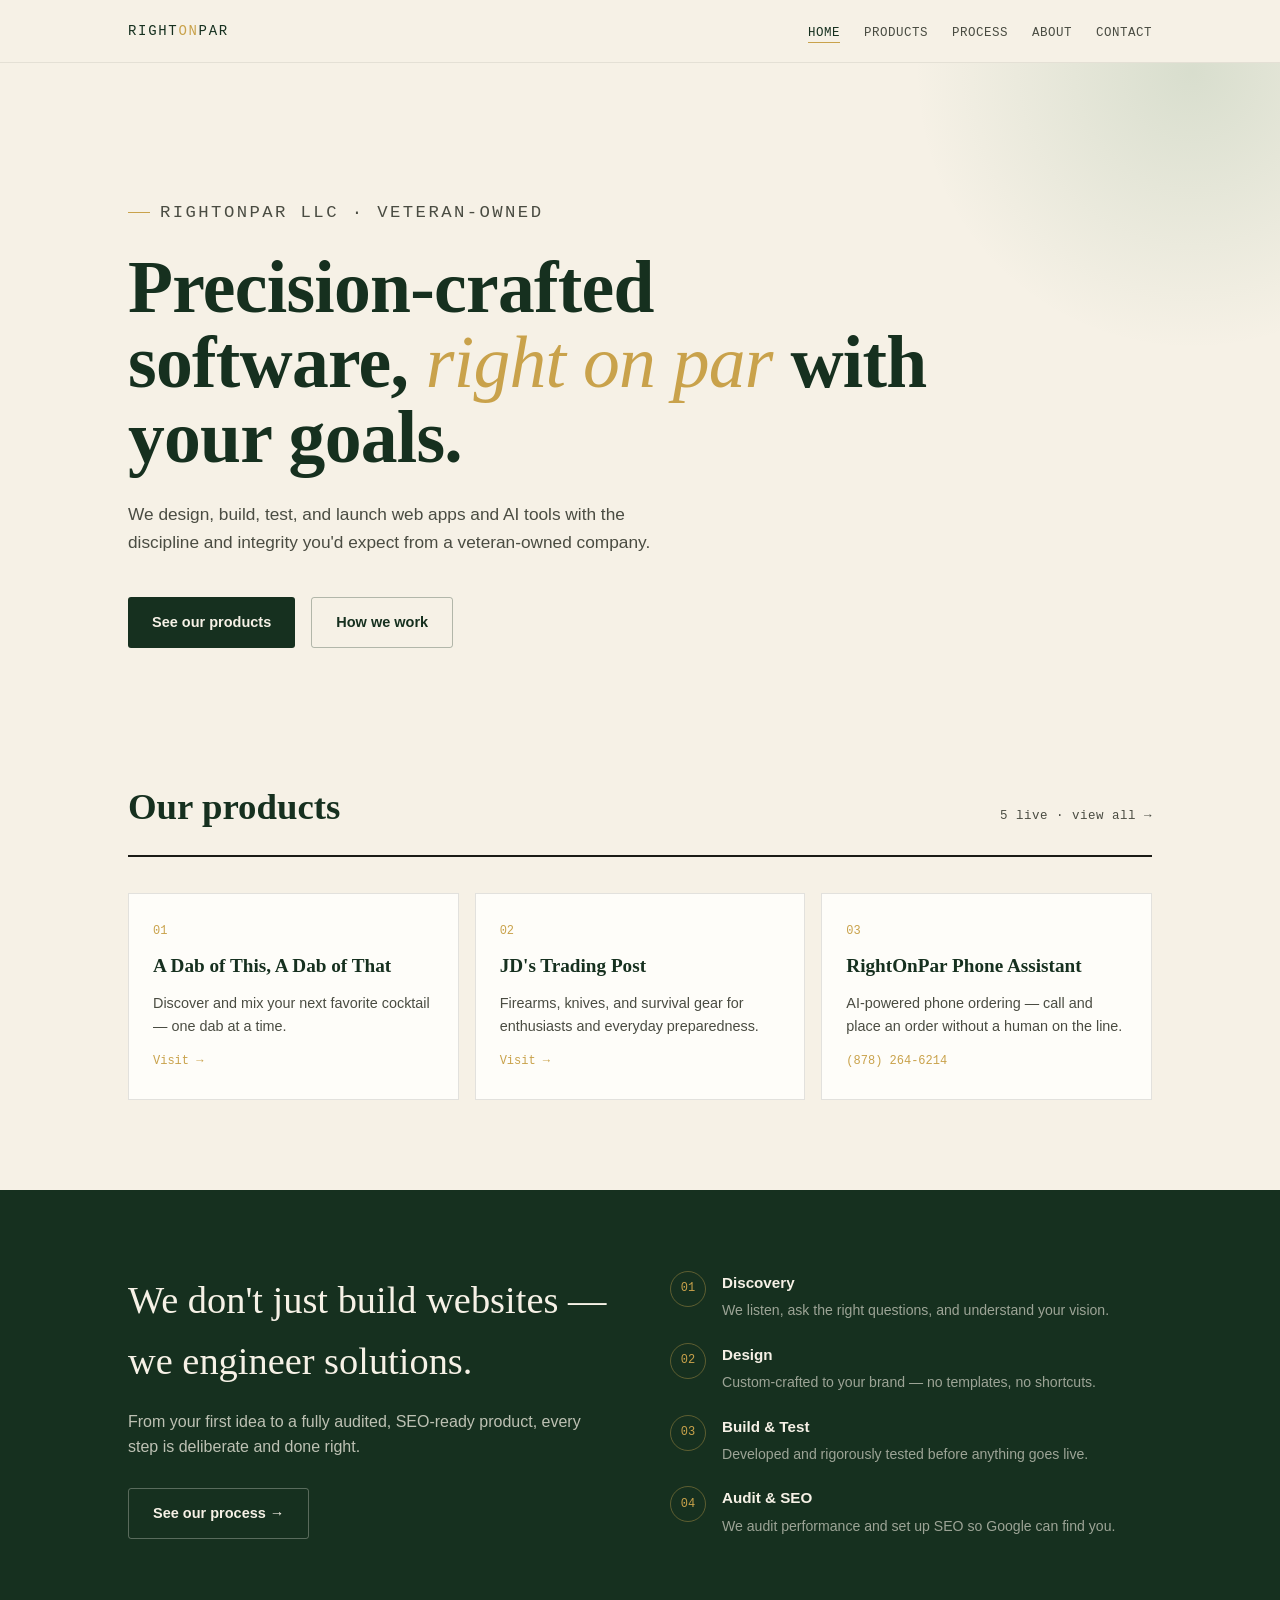
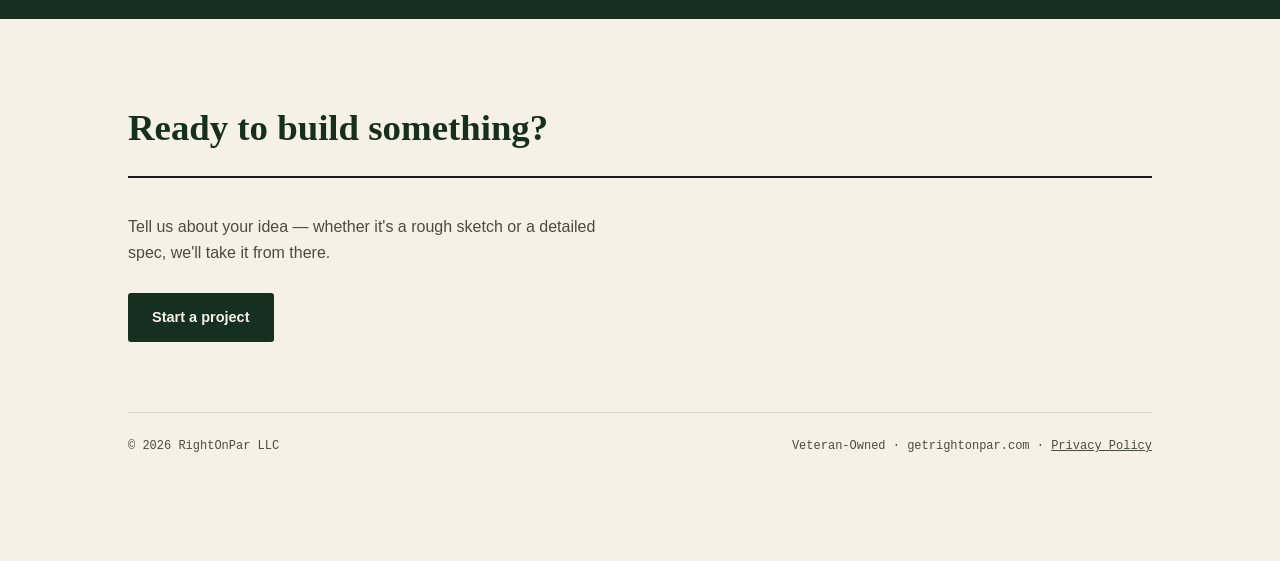
==== commit 1556d881: "Remove specific preview cards from index.html Removed Alderbrook Golf App and Winston-Salem Wine Mar" ====
--- a/index.html
+++ b/index.html
@@ -227,23 +227,11 @@
           <p>Firearms, knives, and survival gear for enthusiasts and everyday preparedness.</p>
           <span class="arrow">Visit →</span>
         </a>
-        <a href="https://alderbrook-site.vercel.app" class="preview-card" target="_blank" rel="noopener">
+        <a href="tel:+18782646214" class="preview-card">
           <span class="num">03</span>
-          <h3>Alderbrook Golf App</h3>
-          <p>Order food, drinks, or pro shop items delivered straight to your golf cart. Demo site showcasing the app's full functionality.</p>
-          <span class="arrow">Visit →</span>
-        </a>
-        <a href="tel:+18782646214" class="preview-card">
-          <span class="num">04</span>
           <h3>RightOnPar Phone Assistant</h3>
           <p>AI-powered phone ordering — call and place an order without a human on the line.</p>
           <span class="arrow">(878) 264-6214</span>
-        </a>
-        <a href="https://wswinemarket.pages.dev/" class="preview-card" target="_blank" rel="noopener">
-          <span class="num">05</span>
-          <h3>Winston-Salem Wine Market</h3>
-          <p>A modern wine store demo site for exploring and experiencing a curated local wine selection.</p>
-          <span class="arrow">Visit →</span>
         </a>
       </div>
     </div>
